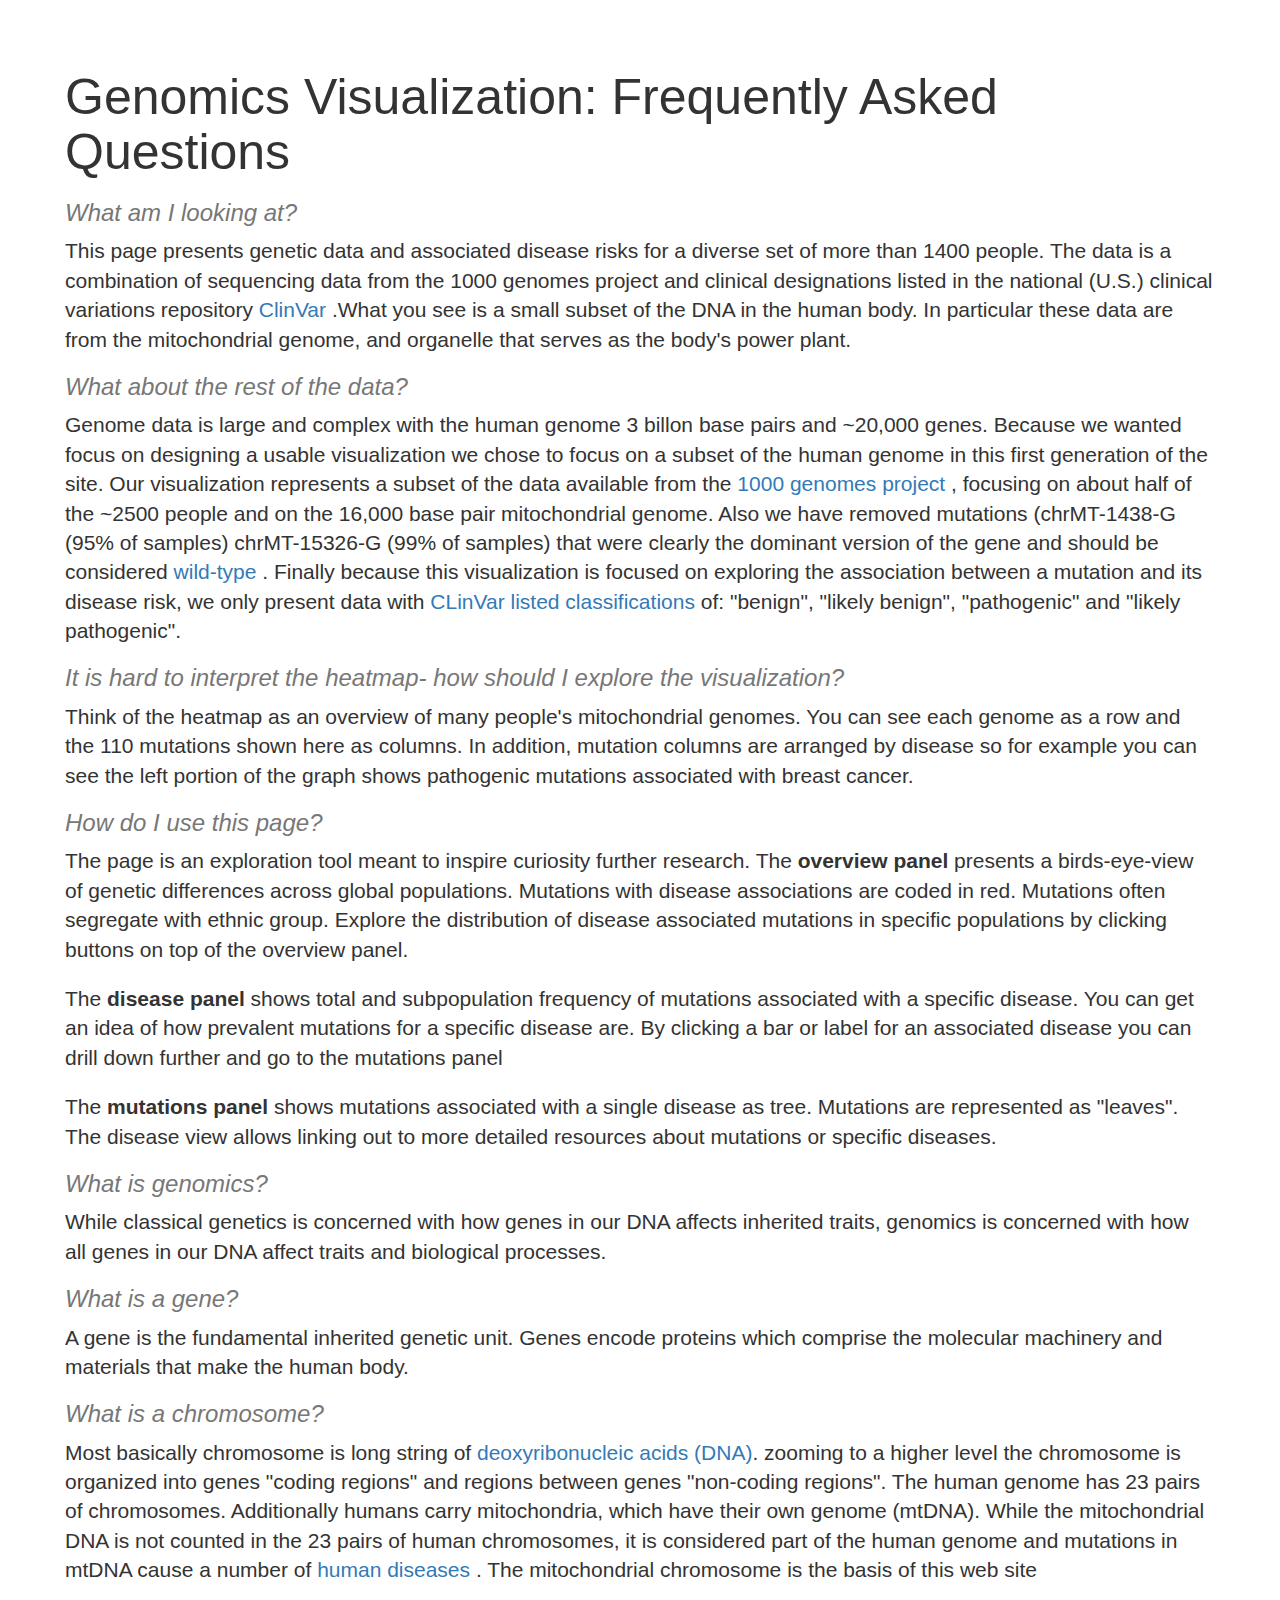
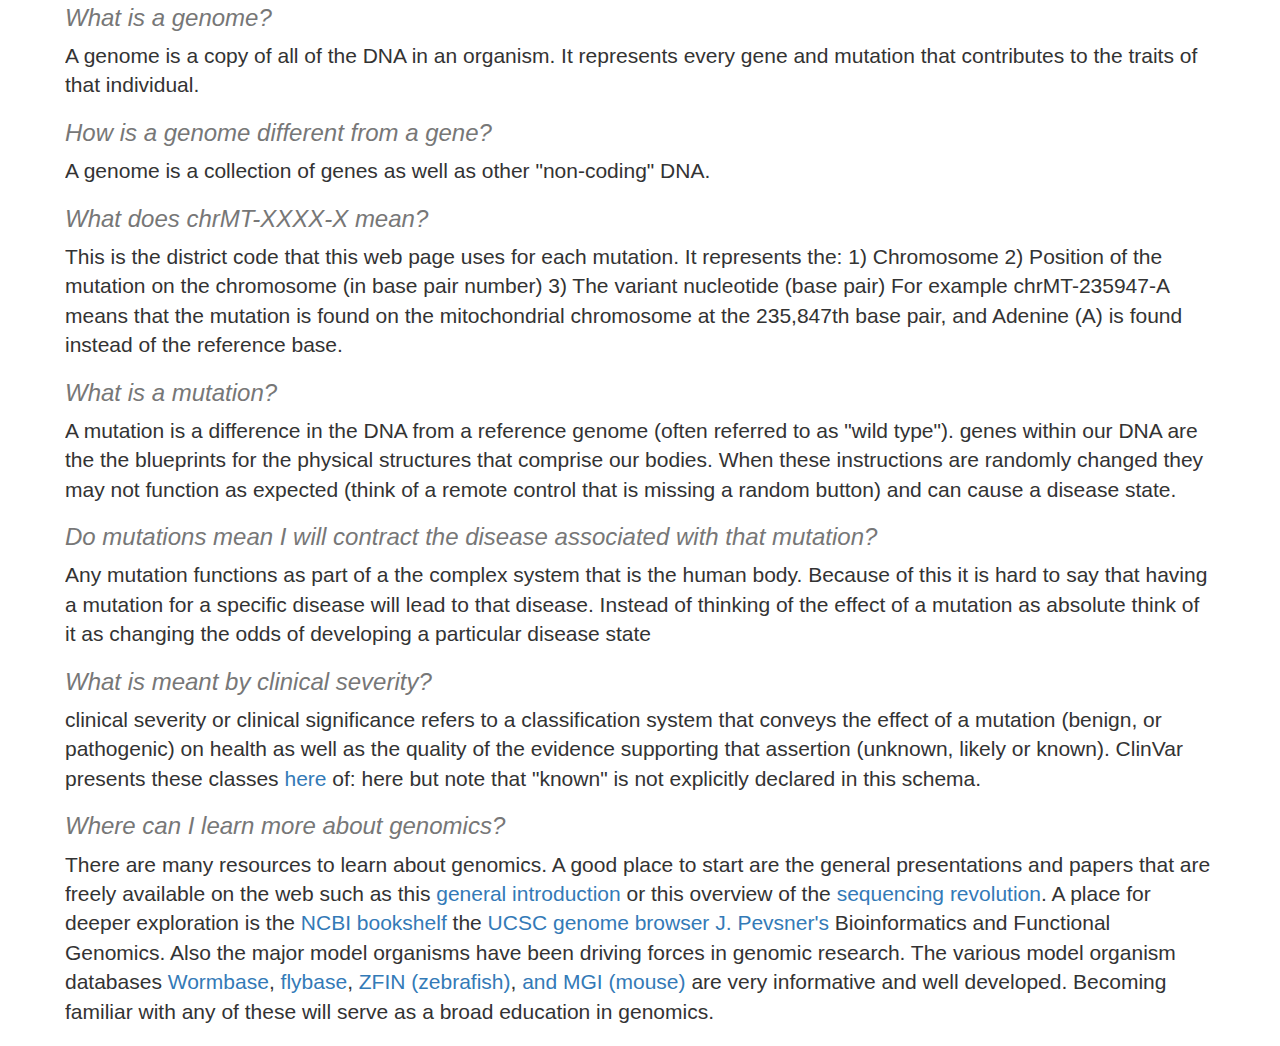
==== FAQ.html @ 5b1d9e6c "updated FAQ" ====
<!DOCTYPE html>
<html lang="en">

<head>
    <meta charset="utf-8">
    <meta http-equiv="X-UA-Compatible" content="IE=edge">
    <meta name="viewport" content="width=device-width, initial-scale=1">
    <meta name="description" content="Genomics Visualization FAQ">
    <meta name="author" content="Nate Black, Gunnar Kleemann, Malini Mittal">
    <link rel='shortcut icon' type='image/x-icon' href='favicon.ico' />
    <title>Genomics Visualization FAQ</title>
    <link href="css/bootstrap.min.css" rel="stylesheet">
    <link href="css/genomics.css" rel="stylesheet">
    <link href="css/font-awesome.css" rel="stylesheet">

</head>
    <div class="container">
        <div class="featurette" id="faq">
            <div>
            <h2 class="featurette-heading">Genomics Visualization: Frequently Asked Questions</h2>

            <h3><span class="text-muted"><em>What am I looking at?</em></span></h3>
            <p class="lead"> This page presents genetic data and associated disease risks for a diverse set of more than 1400 people. The data is a combination of sequencing data from the 1000 genomes project and clinical designations listed in the national (U.S.) clinical variations repository <a href="http://www.ncbi.nlm.nih.gov/clinvar/">ClinVar </a>.What you see is a small subset of the DNA in the human body. In particular these data are from the mitochondrial genome, and organelle that serves as the body's power plant.</p>


            <h3><span class="text-muted"><em>What about the rest of the data?</em></span></h3>
            <p class="lead"> Genome data is large and complex with the human genome  3 billon base pairs and ~20,000 genes. Because we wanted focus on designing a usable visualization we chose to focus on a subset of the human genome in this first generation of the site. Our visualization represents a subset of the data available from the <a "href=http://www.1000genomes.org/">1000 genomes project </a>, focusing on about half of the ~2500 people and on the 16,000 base pair mitochondrial genome.  Also we have removed mutations (chrMT-1438-G (95% of samples) chrMT-15326-G (99% of samples) that were clearly the dominant version of the gene and should be considered <a href="http://dictionary.reference.com/browse/wild-type"> wild-type </a>. Finally because this visualization is focused on exploring the association between a mutation and its disease risk, we only present data with <a href="http://www.ncbi.nlm.nih.gov/clinvar/docs/clinsig/#other_resources"> CLinVar listed classifications</a> of: "benign", "likely benign", "pathogenic" and "likely pathogenic". </p>

            <h3><span class="text-muted"><em>It is hard to interpret the heatmap- how should I explore the visualization?</em></span></h3>
            <p class="lead"> Think of the heatmap as an overview of many people's mitochondrial genomes. You can see each genome as a row and the 110 mutations shown here as columns. In addition, mutation columns are arranged by disease so for example you can see the left portion of the graph shows pathogenic mutations associated with breast cancer. </p>

            <h3><span class="text-muted"><em>How do I use this page?</em></span></h3>
            <p class="lead"> The page is an exploration tool meant to inspire curiosity  further research. The <strong> overview panel </strong> presents a birds-eye-view of genetic differences across global populations. Mutations with disease associations are coded in red. Mutations often segregate with ethnic group. Explore the distribution of disease associated mutations in specific populations by clicking buttons on top of the overview panel.</p>

            <p class="lead">The <strong> disease panel </strong> shows total and subpopulation frequency of mutations associated with a specific disease. You can get an idea of how prevalent mutations for a specific disease are. By clicking a bar or label for an associated disease you can drill down further and go to the mutations panel</p>

            <p class="lead">The <strong> mutations panel </strong> shows mutations associated with a single disease as tree. Mutations are represented as "leaves". The disease view allows linking out to more detailed resources about mutations or specific diseases. </p>

            <h3><span class="text-muted"><em>What is genomics?</em></span></h3>
            <p class="lead"> While classical genetics is concerned with how genes in our DNA affects inherited traits, genomics is concerned with how all genes in our DNA affect traits and biological processes.</p>
     
            <h3><span class="text-muted"><em>What is a gene?</em></span></h3>
            <p class="lead"> A gene is the fundamental inherited genetic unit. Genes encode proteins which comprise the molecular machinery and materials that make the human body.</p>
            
      
            <h3><span class="text-muted"><em>What is a chromosome?</em></span></h3>
            <p class="lead"> Most basically chromosome is long string of <a href="https://en.wikipedia.org/wiki/DNA"> deoxyribonucleic acids (DNA)</a>. zooming to a higher level the chromosome is organized into genes "coding regions" and regions between genes "non-coding regions". The human genome has 23 pairs of chromosomes. Additionally humans carry mitochondria, which have their own genome (mtDNA). While the mitochondrial DNA is not counted in the 23 pairs of human chromosomes, it is considered part of the human genome and mutations in mtDNA cause a number of <a href="http://ghr.nlm.nih.gov/mitochondrial-dna/show/Conditions"> human diseases </a>. The mitochondrial chromosome is the basis of this web site</p>
            

            <h3><span class="text-muted"><em>What is a genome?</em></span></h3>
            <p class="lead"> A genome is a copy of all of the DNA in an organism. It represents every gene and mutation that contributes to the traits of that individual.</p>

            <h3><span class="text-muted"><em>How is a genome different from a gene?</em></span></h3>
            <p class="lead">A genome is a collection of genes as well as other "non-coding" DNA. </p>

            <h3><span class="text-muted"><em>What does chrMT-XXXX-X mean?</em></span></h3>
            <p class="lead"> This is the district code that this web page uses for each mutation. It represents the: 
                1) Chromosome 
                2) Position of the mutation on the chromosome (in base pair number)
                3) The variant nucleotide (base pair)
            For example chrMT-235947-A means that the mutation is found on the mitochondrial chromosome at the 235,847th base pair, and Adenine (A) is found instead of the reference base.</p>
            
            <h3><span class="text-muted"><em>What is a mutation?</em></span></h3>
            <p class="lead">A mutation is a difference in the DNA from a reference genome (often referred to as "wild type"). genes within our DNA are the the blueprints for the physical structures that comprise our bodies. When these instructions are randomly changed they may not function as expected (think of a remote control that is missing a random button) and can cause a disease state. </p>

            <h3><span class="text-muted"><em>Do mutations mean I will contract the disease associated with that mutation?</em></span></h3>
            <p class="lead"> Any mutation functions as part of a the complex system that is the human body. Because of this it is hard to say that having a mutation for a specific disease will lead to that disease. Instead of thinking of the effect of a mutation as absolute think of it as changing the odds of developing a particular disease state</p>

        <h3><span class="text-muted"><em>What is meant by clinical severity?</em></span></h3>
            <p class="lead"> clinical severity or clinical significance refers to a classification system that conveys the effect of a mutation (benign, or pathogenic) on health as well as the quality of the evidence supporting that assertion (unknown, likely or known). ClinVar presents these classes <a href="http://www.ncbi.nlm.nih.gov/clinvar/docs/clinsig/#other_resources"> here </a> of: here</a> but note that "known" is not explicitly declared in this schema.</p>
    




    
            <h3><span class="text-muted"><em>Where can I learn more about genomics?</em></span></h3>
            <p class="lead">There are many resources to learn about genomics. A good place to start are the general presentations and papers that are freely available on the web such as this <a href="http://groups.csail.mit.edu/medg/courses/6872/2003/slides/mit.pdf">general introduction</a> or this overview of the <a href="http://arep.med.harvard.edu/pdf/Church05s.pdf">sequencing revolution</a>. A place for deeper exploration is the <a href="http://www.ncbi.nlm.nih.gov/books"> NCBI bookshelf</a> the <a href="https://genome.ucsc.edu"> UCSC genome browser</a> <a href="http://www.amazon.com/Bioinformatics-Functional-Genomics-Jonathan-Pevsner/dp/1118581784/ref=sr_1_5?s=books&ie=UTF8&qid=1449166256&sr=1-5&keywords=genomics+and+bioinformatics"> J. Pevsner's </a>Bioinformatics and Functional Genomics. Also the major model organisms have been driving forces in genomic research.  The various model organism databases <a href="http://www.wormbase.org">Wormbase</a>, <a href="http://flybase.org/">flybase</a>, <a href="http://zfin.org/">ZFIN (zebrafish)</a>, <a href="http://www.informatics.jax.org/">and MGI (mouse)</a> are very informative and well developed. Becoming familiar with any of these will serve as a broad education in genomics.</p>
             </div>
        </div>
    </div>
---- css/genomics.css ----
/*!
 * Start Bootstrap - One Page Wonder HTML Template (http://startbootstrap.com)
 * Code licensed under the Apache License v2.0.
 * For details, see http://www.apache.org/licenses/LICENSE-2.0.
 */

body {
    margin-top: 10px; 
    padding-top: 40px;/* Required padding for .navbar-fixed-top. Remove if using .navbar-static-top. Change if height of navigation changes. */
}

.header-image {
    display: block;
    width: 100%;
    text-align: center;
    background: url("../img/SeqGel.jpg") no-repeat center center scroll;
    opacity:0.9;
    -webkit-background-size: cover;
    -moz-background-size: cover;
    background-size: cover;
    -o-background-size: cover;
}

.headline {
    padding: 20px 0;
    opacity:1.0;
    filter:alpha(opacity=100);
}

.headline h1 {
    font-size: 100px;
    color: #fff;
}

.headline h2 {
    font-size: 77px;
    color:#fff;
}

.featurette-divider {
    margin: 20px 0;
}

.featurette {
    overflow: hidden;
}

.featurette-image.pull-left {
    margin-right: 40px;
}

.featurette-image.pull-right {
    margin-left: 40px;
}

.featurette-heading {
    font-size: 50px;
}

.team-member {
    margin-bottom: 50px;
    text-align: center;
}

footer {
    margin: 50px 0;
}

@media(max-width:1200px) {
    .headline h1 {
        font-size: 140px;
    }

    .headline h2 {
        font-size: 63px;
    }

    .featurette-divider {
        margin: 50px 0;
    }

    .featurette-image.pull-left {
        margin-right: 20px;
    }

    .featurette-image.pull-right {
        margin-left: 20px;
    }

    .featurette-heading {
        font-size: 35px;
    }
}

@media(max-width:991px) {
    .headline h1 {
        font-size: 105px;
    }

    .headline h2 {
        font-size: 50px;
    }

    .featurette-divider {
        margin: 40px 0;
    }

    .featurette-image {
        max-width: 50%;
    }

    .featurette-image.pull-left {
        margin-right: 10px;
    }

    .featurette-image.pull-right {
        margin-left: 10px;
    }

    .featurette-heading {
        font-size: 30px;
    }
}

@media(max-width:768px) {
    .container {
        margin: 0 15px;
    }

    .featurette-divider {
        margin: 40px 0;
    }

    .featurette-heading {
        font-size: 25px;
    }
}

@media(max-width:668px) {
    .headline h1 {
        font-size: 70px;
    }

    .headline h2 {
        font-size: 32px;
    }

    .featurette-divider {
        margin: 30px 0;
    }
}

@media(max-width:640px) {
    .headline {
        padding: 75px 0 25px 0;
    }

    .headline h1 {
        font-size: 60px;
    }

    .headline h2 {
        font-size: 30px;
    }
}

@media(max-width:375px) {
    .featurette-divider {
        margin: 10px 0;
    }

    .featurette-image {
        max-width: 100%;
    }

    .featurette-image.pull-left {
        margin-right: 0;
        margin-bottom: 10px;
    }

    .featurette-image.pull-right {
        margin-bottom: 10px;
        margin-left: 0;
    }
}

  .node {
    cursor: pointer;
  }
  .node circle {
    fill: #fff;
    stroke: darkorchid;
    stroke-width: 3px;
  }
  .node text {
    font: 12px sans-serif;
  }
  .link {
    fill: none;
    stroke: #ccc;
    stroke-width: 2px;
  }
  .d3-tip {
  line-height: 1;
  padding: 10px;
  background: rgba(255, 255, 255, 0.8);
  color: #fff;
  border-radius: 2px;
  font: 12px sans-serif;
}
.d3-tip:after {
  box-sizing: border-box;
  display: inline;
  font-size: 10px;
  width: 100%;
  line-height: 1;
  color: rgba(255, 255, 255, 0.8);
  content: "\25BC";
  position: absolute;
  text-align: center;
  font: 12px sans-serif;
}
.d3-tip.n:after {
  margin: -1px 0 0 0;
  top: 100%;
  left: 0;
}

.axis path,
.axis line {
  fill: none;
  stroke: #000;
  shape-rendering: crispEdges;
}

.bar {
  fill: steelblue;
}

.x.axis path {
  display: none;
  font: 12px sans-serif;
}

.legend {
  font-size: 10px;
  font: 12px sans-serif;
}
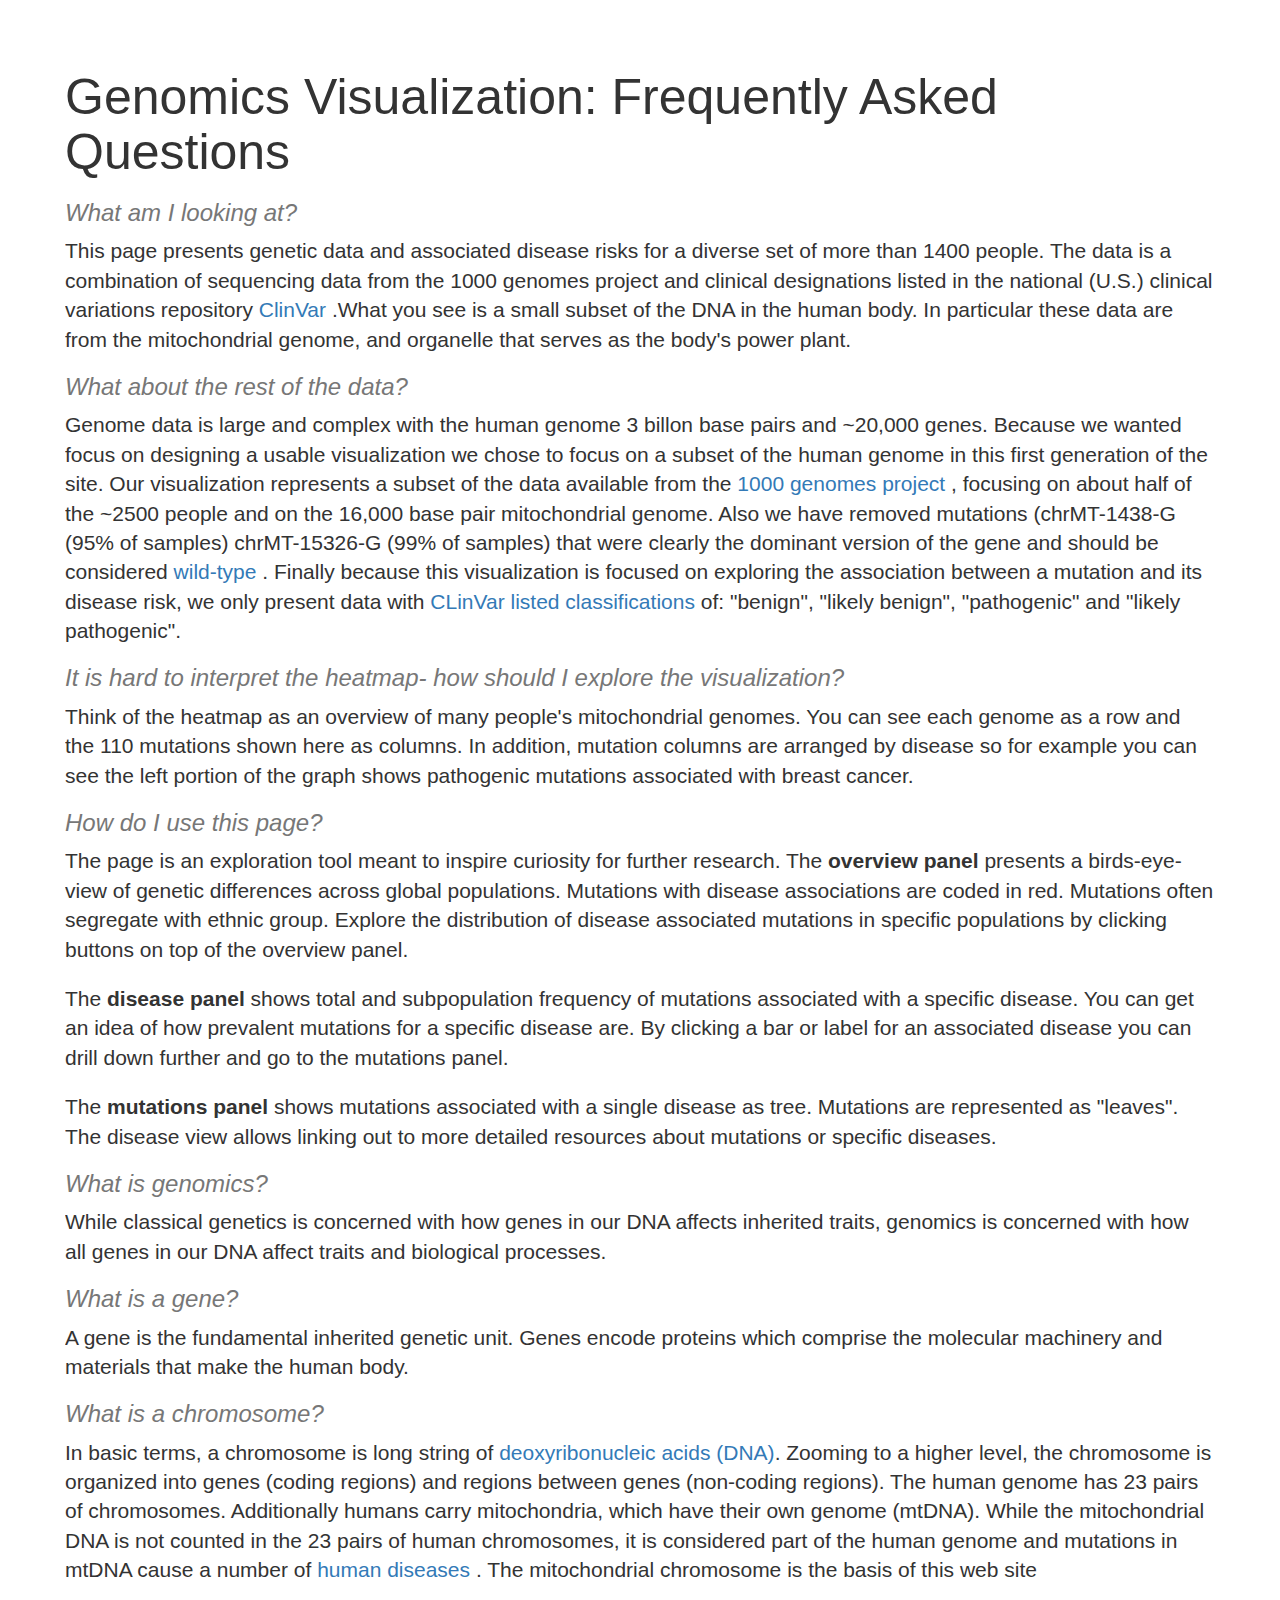
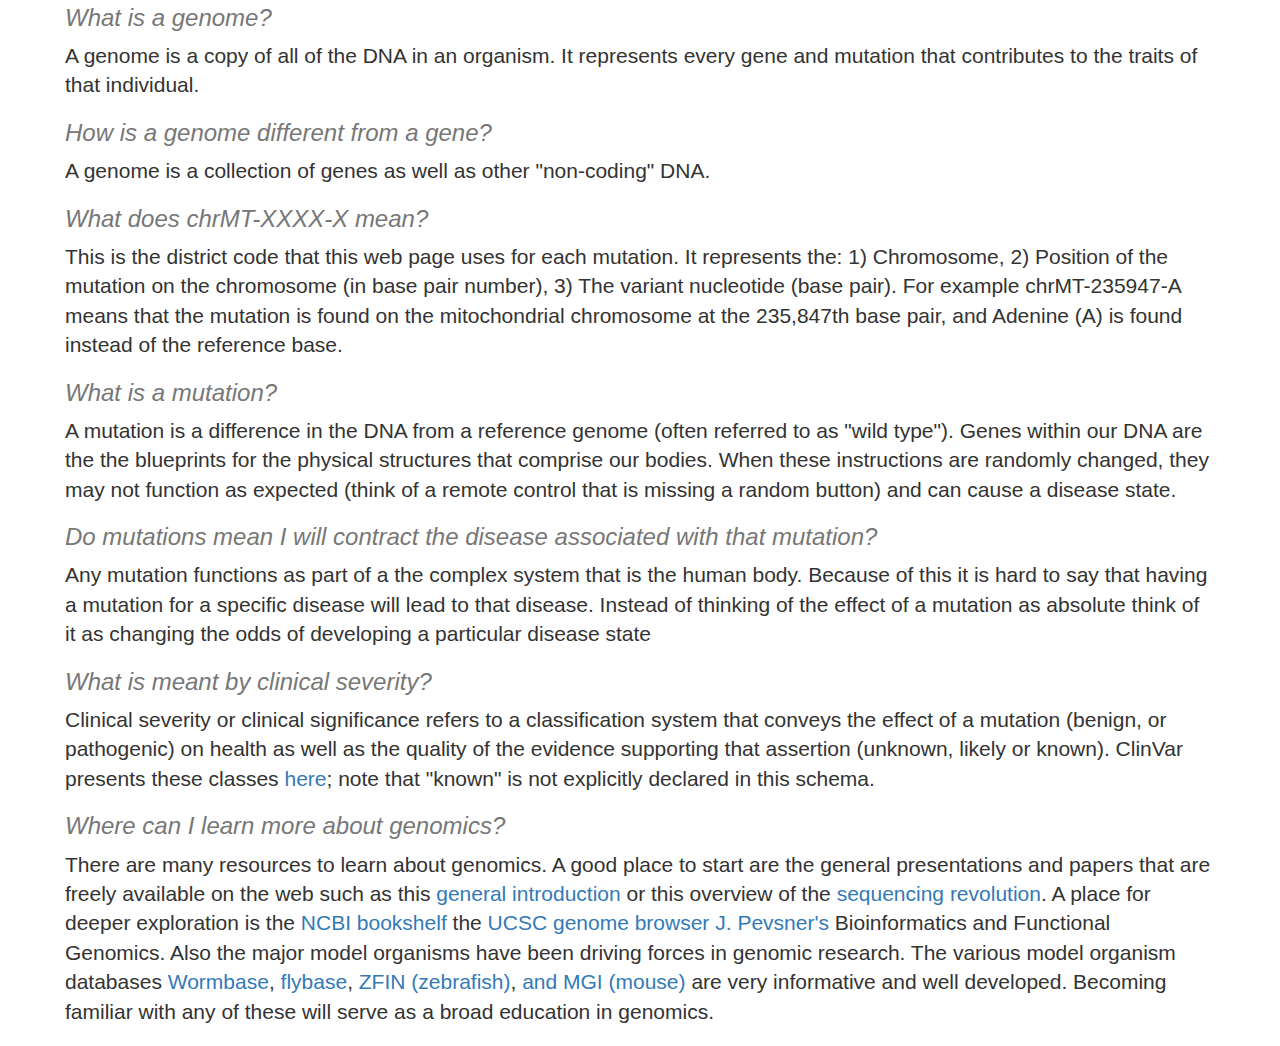
==== commit a8a7c936: "Fixed some grammar" ====
--- a/FAQ.html
+++ b/FAQ.html
@@ -31,9 +31,9 @@
             <p class="lead"> Think of the heatmap as an overview of many people's mitochondrial genomes. You can see each genome as a row and the 110 mutations shown here as columns. In addition, mutation columns are arranged by disease so for example you can see the left portion of the graph shows pathogenic mutations associated with breast cancer. </p>
 
             <h3><span class="text-muted"><em>How do I use this page?</em></span></h3>
-            <p class="lead"> The page is an exploration tool meant to inspire curiosity  further research. The <strong> overview panel </strong> presents a birds-eye-view of genetic differences across global populations. Mutations with disease associations are coded in red. Mutations often segregate with ethnic group. Explore the distribution of disease associated mutations in specific populations by clicking buttons on top of the overview panel.</p>
+            <p class="lead"> The page is an exploration tool meant to inspire curiosity for further research. The <strong> overview panel </strong> presents a birds-eye-view of genetic differences across global populations. Mutations with disease associations are coded in red. Mutations often segregate with ethnic group. Explore the distribution of disease associated mutations in specific populations by clicking buttons on top of the overview panel.</p>
 
-            <p class="lead">The <strong> disease panel </strong> shows total and subpopulation frequency of mutations associated with a specific disease. You can get an idea of how prevalent mutations for a specific disease are. By clicking a bar or label for an associated disease you can drill down further and go to the mutations panel</p>
+            <p class="lead">The <strong> disease panel </strong> shows total and subpopulation frequency of mutations associated with a specific disease. You can get an idea of how prevalent mutations for a specific disease are. By clicking a bar or label for an associated disease you can drill down further and go to the mutations panel.</p>
 
             <p class="lead">The <strong> mutations panel </strong> shows mutations associated with a single disease as tree. Mutations are represented as "leaves". The disease view allows linking out to more detailed resources about mutations or specific diseases. </p>
 
@@ -45,7 +45,7 @@
             
       
             <h3><span class="text-muted"><em>What is a chromosome?</em></span></h3>
-            <p class="lead"> Most basically chromosome is long string of <a href="https://en.wikipedia.org/wiki/DNA"> deoxyribonucleic acids (DNA)</a>. zooming to a higher level the chromosome is organized into genes "coding regions" and regions between genes "non-coding regions". The human genome has 23 pairs of chromosomes. Additionally humans carry mitochondria, which have their own genome (mtDNA). While the mitochondrial DNA is not counted in the 23 pairs of human chromosomes, it is considered part of the human genome and mutations in mtDNA cause a number of <a href="http://ghr.nlm.nih.gov/mitochondrial-dna/show/Conditions"> human diseases </a>. The mitochondrial chromosome is the basis of this web site</p>
+            <p class="lead"> In basic terms, a chromosome is long string of <a href="https://en.wikipedia.org/wiki/DNA"> deoxyribonucleic acids (DNA)</a>. Zooming to a higher level, the chromosome is organized into genes (coding regions) and regions between genes (non-coding regions). The human genome has 23 pairs of chromosomes. Additionally humans carry mitochondria, which have their own genome (mtDNA). While the mitochondrial DNA is not counted in the 23 pairs of human chromosomes, it is considered part of the human genome and mutations in mtDNA cause a number of <a href="http://ghr.nlm.nih.gov/mitochondrial-dna/show/Conditions"> human diseases </a>. The mitochondrial chromosome is the basis of this web site</p>
             
 
             <h3><span class="text-muted"><em>What is a genome?</em></span></h3>
@@ -56,19 +56,19 @@
 
             <h3><span class="text-muted"><em>What does chrMT-XXXX-X mean?</em></span></h3>
             <p class="lead"> This is the district code that this web page uses for each mutation. It represents the: 
-                1) Chromosome 
-                2) Position of the mutation on the chromosome (in base pair number)
-                3) The variant nucleotide (base pair)
+                1) Chromosome,
+                2) Position of the mutation on the chromosome (in base pair number),
+                3) The variant nucleotide (base pair).
             For example chrMT-235947-A means that the mutation is found on the mitochondrial chromosome at the 235,847th base pair, and Adenine (A) is found instead of the reference base.</p>
             
             <h3><span class="text-muted"><em>What is a mutation?</em></span></h3>
-            <p class="lead">A mutation is a difference in the DNA from a reference genome (often referred to as "wild type"). genes within our DNA are the the blueprints for the physical structures that comprise our bodies. When these instructions are randomly changed they may not function as expected (think of a remote control that is missing a random button) and can cause a disease state. </p>
+            <p class="lead">A mutation is a difference in the DNA from a reference genome (often referred to as "wild type"). Genes within our DNA are the the blueprints for the physical structures that comprise our bodies. When these instructions are randomly changed, they may not function as expected (think of a remote control that is missing a random button) and can cause a disease state. </p>
 
             <h3><span class="text-muted"><em>Do mutations mean I will contract the disease associated with that mutation?</em></span></h3>
             <p class="lead"> Any mutation functions as part of a the complex system that is the human body. Because of this it is hard to say that having a mutation for a specific disease will lead to that disease. Instead of thinking of the effect of a mutation as absolute think of it as changing the odds of developing a particular disease state</p>
 
         <h3><span class="text-muted"><em>What is meant by clinical severity?</em></span></h3>
-            <p class="lead"> clinical severity or clinical significance refers to a classification system that conveys the effect of a mutation (benign, or pathogenic) on health as well as the quality of the evidence supporting that assertion (unknown, likely or known). ClinVar presents these classes <a href="http://www.ncbi.nlm.nih.gov/clinvar/docs/clinsig/#other_resources"> here </a> of: here</a> but note that "known" is not explicitly declared in this schema.</p>
+            <p class="lead"> Clinical severity or clinical significance refers to a classification system that conveys the effect of a mutation (benign, or pathogenic) on health as well as the quality of the evidence supporting that assertion (unknown, likely or known). ClinVar presents these classes <a href="http://www.ncbi.nlm.nih.gov/clinvar/docs/clinsig/#other_resources"> here</a>; note that "known" is not explicitly declared in this schema.</p>
     
 
 
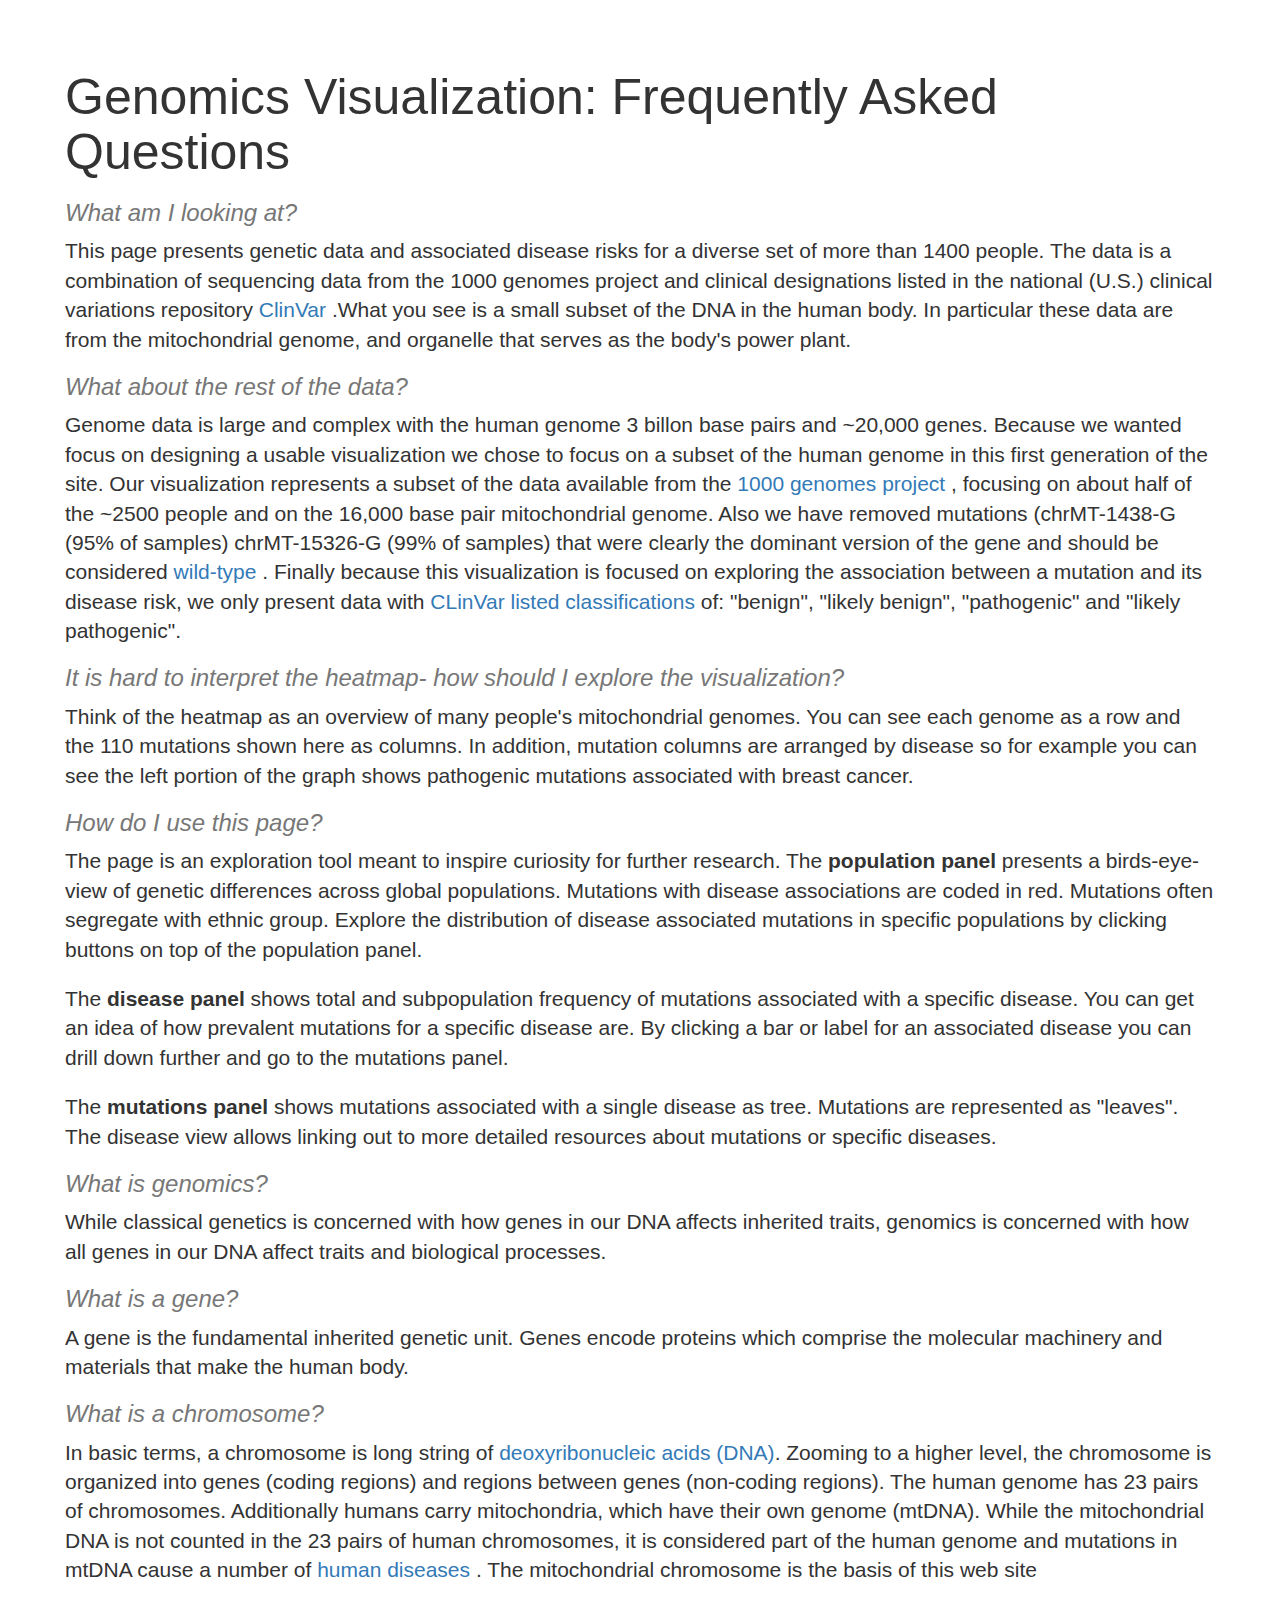
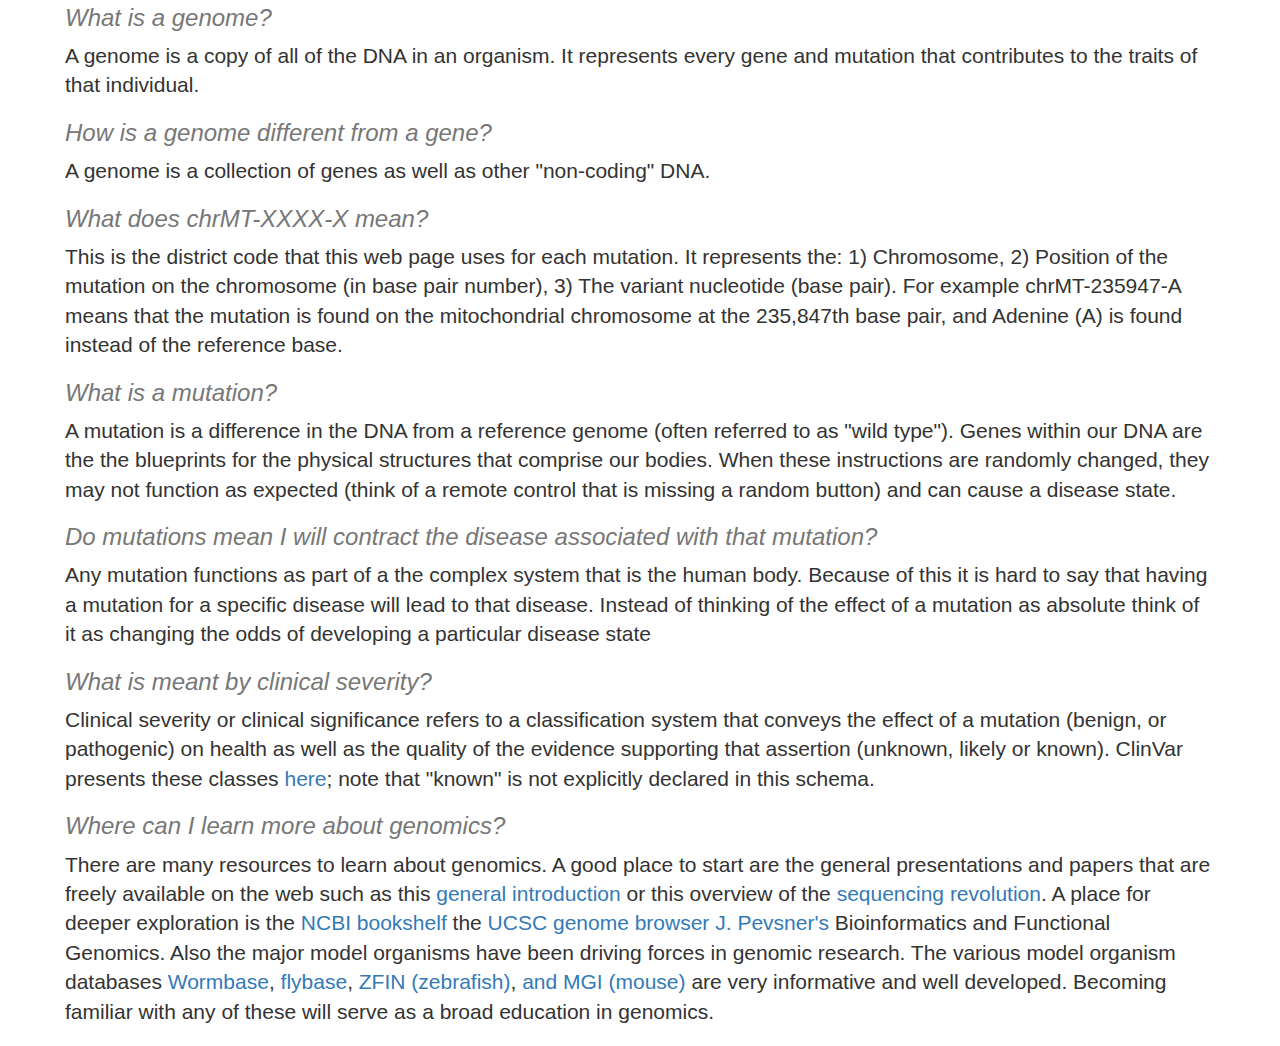
==== commit 39795488: "added some text." ====
--- a/FAQ.html
+++ b/FAQ.html
@@ -31,7 +31,7 @@
             <p class="lead"> Think of the heatmap as an overview of many people's mitochondrial genomes. You can see each genome as a row and the 110 mutations shown here as columns. In addition, mutation columns are arranged by disease so for example you can see the left portion of the graph shows pathogenic mutations associated with breast cancer. </p>
 
             <h3><span class="text-muted"><em>How do I use this page?</em></span></h3>
-            <p class="lead"> The page is an exploration tool meant to inspire curiosity for further research. The <strong> overview panel </strong> presents a birds-eye-view of genetic differences across global populations. Mutations with disease associations are coded in red. Mutations often segregate with ethnic group. Explore the distribution of disease associated mutations in specific populations by clicking buttons on top of the overview panel.</p>
+            <p class="lead"> The page is an exploration tool meant to inspire curiosity for further research. The <strong> population panel </strong> presents a birds-eye-view of genetic differences across global populations. Mutations with disease associations are coded in red. Mutations often segregate with ethnic group. Explore the distribution of disease associated mutations in specific populations by clicking buttons on top of the population panel.</p>
 
             <p class="lead">The <strong> disease panel </strong> shows total and subpopulation frequency of mutations associated with a specific disease. You can get an idea of how prevalent mutations for a specific disease are. By clicking a bar or label for an associated disease you can drill down further and go to the mutations panel.</p>
 
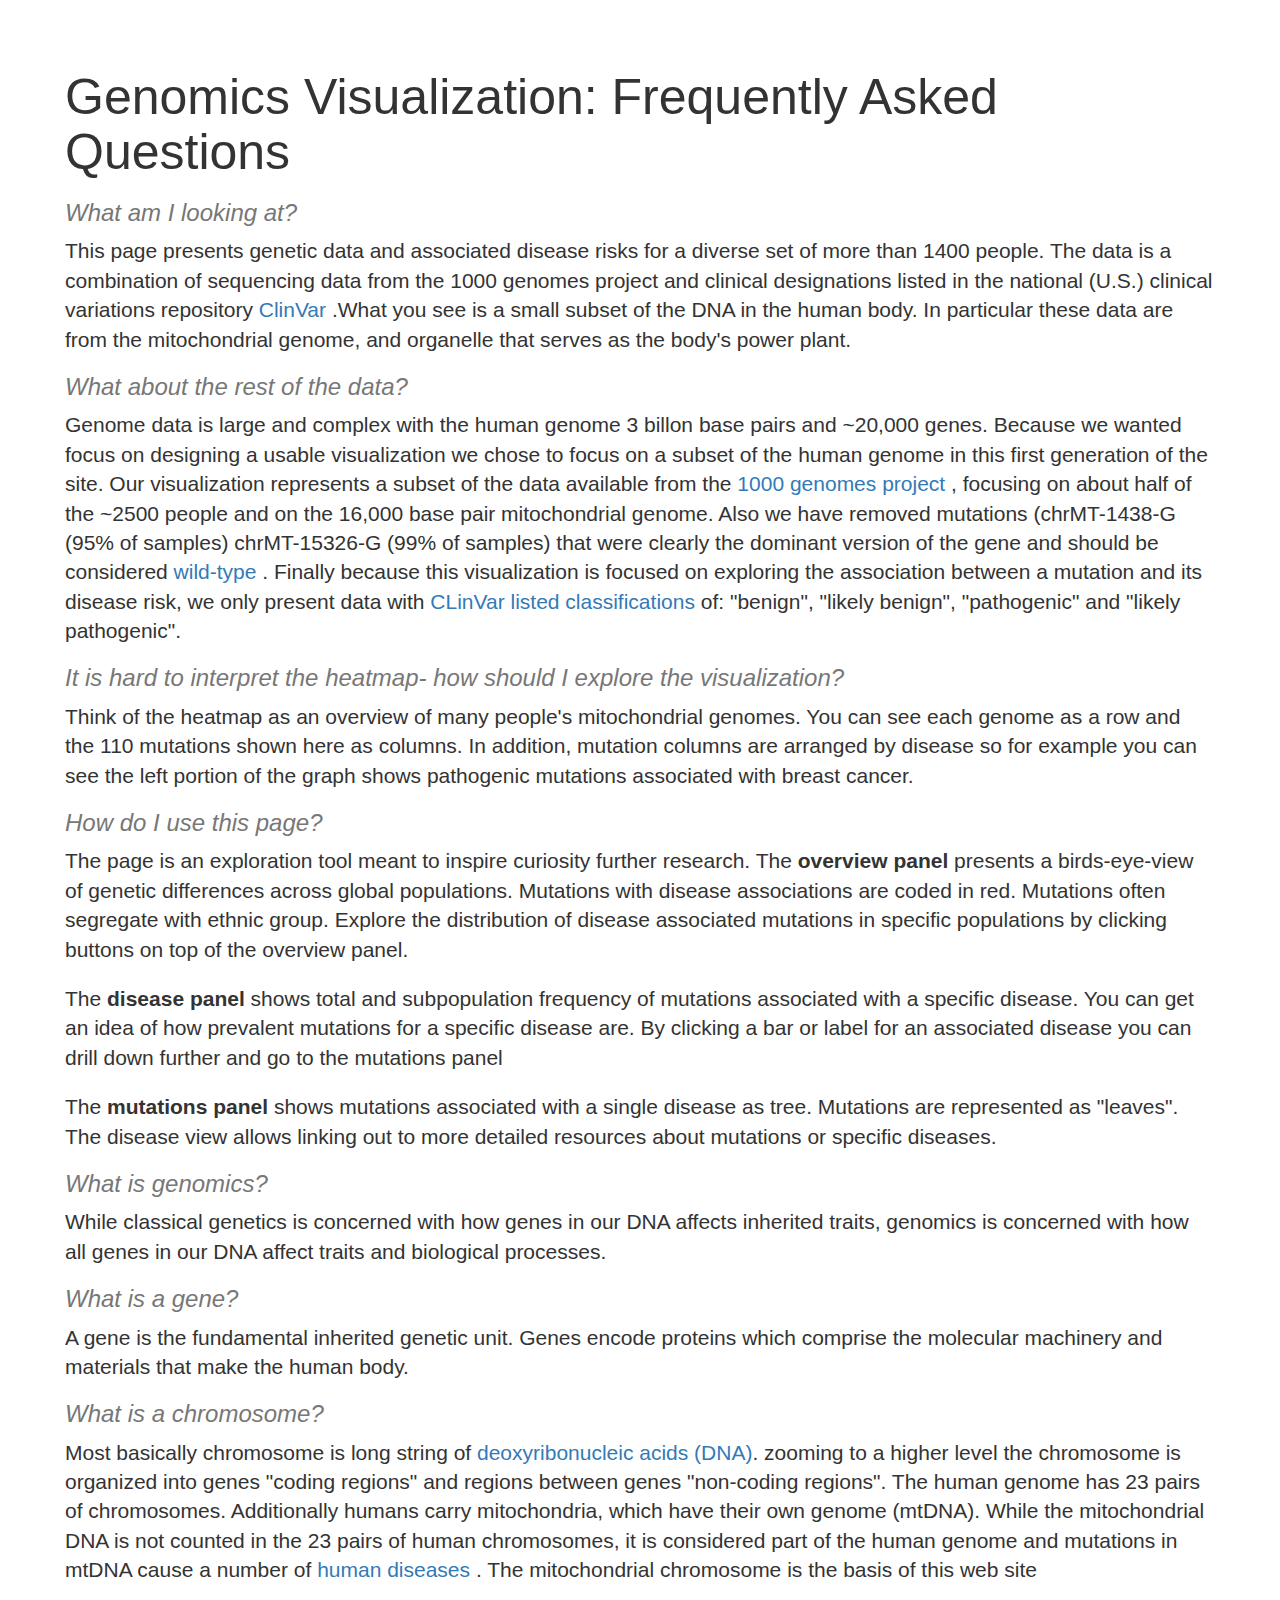
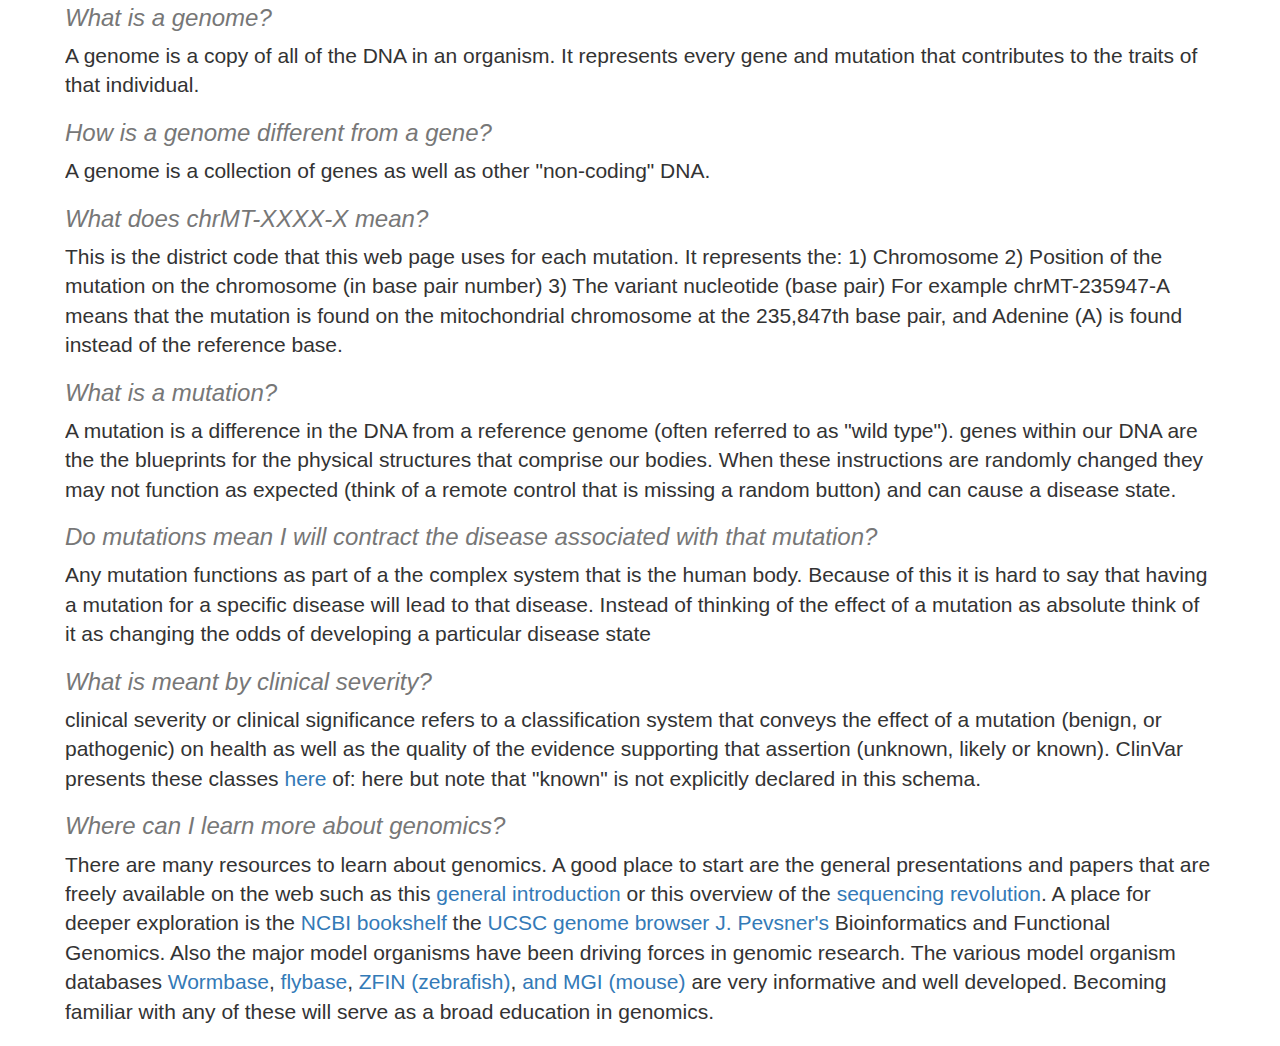
==== commit 9b6d698d: "merging" ====
--- a/FAQ.html
+++ b/FAQ.html
@@ -31,9 +31,9 @@
             <p class="lead"> Think of the heatmap as an overview of many people's mitochondrial genomes. You can see each genome as a row and the 110 mutations shown here as columns. In addition, mutation columns are arranged by disease so for example you can see the left portion of the graph shows pathogenic mutations associated with breast cancer. </p>
 
             <h3><span class="text-muted"><em>How do I use this page?</em></span></h3>
-            <p class="lead"> The page is an exploration tool meant to inspire curiosity for further research. The <strong> population panel </strong> presents a birds-eye-view of genetic differences across global populations. Mutations with disease associations are coded in red. Mutations often segregate with ethnic group. Explore the distribution of disease associated mutations in specific populations by clicking buttons on top of the population panel.</p>
+            <p class="lead"> The page is an exploration tool meant to inspire curiosity  further research. The <strong> overview panel </strong> presents a birds-eye-view of genetic differences across global populations. Mutations with disease associations are coded in red. Mutations often segregate with ethnic group. Explore the distribution of disease associated mutations in specific populations by clicking buttons on top of the overview panel.</p>
 
-            <p class="lead">The <strong> disease panel </strong> shows total and subpopulation frequency of mutations associated with a specific disease. You can get an idea of how prevalent mutations for a specific disease are. By clicking a bar or label for an associated disease you can drill down further and go to the mutations panel.</p>
+            <p class="lead">The <strong> disease panel </strong> shows total and subpopulation frequency of mutations associated with a specific disease. You can get an idea of how prevalent mutations for a specific disease are. By clicking a bar or label for an associated disease you can drill down further and go to the mutations panel</p>
 
             <p class="lead">The <strong> mutations panel </strong> shows mutations associated with a single disease as tree. Mutations are represented as "leaves". The disease view allows linking out to more detailed resources about mutations or specific diseases. </p>
 
@@ -45,7 +45,7 @@
             
       
             <h3><span class="text-muted"><em>What is a chromosome?</em></span></h3>
-            <p class="lead"> In basic terms, a chromosome is long string of <a href="https://en.wikipedia.org/wiki/DNA"> deoxyribonucleic acids (DNA)</a>. Zooming to a higher level, the chromosome is organized into genes (coding regions) and regions between genes (non-coding regions). The human genome has 23 pairs of chromosomes. Additionally humans carry mitochondria, which have their own genome (mtDNA). While the mitochondrial DNA is not counted in the 23 pairs of human chromosomes, it is considered part of the human genome and mutations in mtDNA cause a number of <a href="http://ghr.nlm.nih.gov/mitochondrial-dna/show/Conditions"> human diseases </a>. The mitochondrial chromosome is the basis of this web site</p>
+            <p class="lead"> Most basically chromosome is long string of <a href="https://en.wikipedia.org/wiki/DNA"> deoxyribonucleic acids (DNA)</a>. zooming to a higher level the chromosome is organized into genes "coding regions" and regions between genes "non-coding regions". The human genome has 23 pairs of chromosomes. Additionally humans carry mitochondria, which have their own genome (mtDNA). While the mitochondrial DNA is not counted in the 23 pairs of human chromosomes, it is considered part of the human genome and mutations in mtDNA cause a number of <a href="http://ghr.nlm.nih.gov/mitochondrial-dna/show/Conditions"> human diseases </a>. The mitochondrial chromosome is the basis of this web site</p>
             
 
             <h3><span class="text-muted"><em>What is a genome?</em></span></h3>
@@ -56,24 +56,19 @@
 
             <h3><span class="text-muted"><em>What does chrMT-XXXX-X mean?</em></span></h3>
             <p class="lead"> This is the district code that this web page uses for each mutation. It represents the: 
-                1) Chromosome,
-                2) Position of the mutation on the chromosome (in base pair number),
-                3) The variant nucleotide (base pair).
+                1) Chromosome 
+                2) Position of the mutation on the chromosome (in base pair number)
+                3) The variant nucleotide (base pair)
             For example chrMT-235947-A means that the mutation is found on the mitochondrial chromosome at the 235,847th base pair, and Adenine (A) is found instead of the reference base.</p>
             
             <h3><span class="text-muted"><em>What is a mutation?</em></span></h3>
-            <p class="lead">A mutation is a difference in the DNA from a reference genome (often referred to as "wild type"). Genes within our DNA are the the blueprints for the physical structures that comprise our bodies. When these instructions are randomly changed, they may not function as expected (think of a remote control that is missing a random button) and can cause a disease state. </p>
+            <p class="lead">A mutation is a difference in the DNA from a reference genome (often referred to as "wild type"). genes within our DNA are the the blueprints for the physical structures that comprise our bodies. When these instructions are randomly changed they may not function as expected (think of a remote control that is missing a random button) and can cause a disease state. </p>
 
             <h3><span class="text-muted"><em>Do mutations mean I will contract the disease associated with that mutation?</em></span></h3>
             <p class="lead"> Any mutation functions as part of a the complex system that is the human body. Because of this it is hard to say that having a mutation for a specific disease will lead to that disease. Instead of thinking of the effect of a mutation as absolute think of it as changing the odds of developing a particular disease state</p>
 
         <h3><span class="text-muted"><em>What is meant by clinical severity?</em></span></h3>
-            <p class="lead"> Clinical severity or clinical significance refers to a classification system that conveys the effect of a mutation (benign, or pathogenic) on health as well as the quality of the evidence supporting that assertion (unknown, likely or known). ClinVar presents these classes <a href="http://www.ncbi.nlm.nih.gov/clinvar/docs/clinsig/#other_resources"> here</a>; note that "known" is not explicitly declared in this schema.</p>
-    
-
-
-
-
+            <p class="lead"> clinical severity or clinical significance refers to a classification system that conveys the effect of a mutation (benign, or pathogenic) on health as well as the quality of the evidence supporting that assertion (unknown, likely or known). ClinVar presents these classes <a href="http://www.ncbi.nlm.nih.gov/clinvar/docs/clinsig/#other_resources"> here </a> of: here</a> but note that "known" is not explicitly declared in this schema.</p>
     
             <h3><span class="text-muted"><em>Where can I learn more about genomics?</em></span></h3>
             <p class="lead">There are many resources to learn about genomics. A good place to start are the general presentations and papers that are freely available on the web such as this <a href="http://groups.csail.mit.edu/medg/courses/6872/2003/slides/mit.pdf">general introduction</a> or this overview of the <a href="http://arep.med.harvard.edu/pdf/Church05s.pdf">sequencing revolution</a>. A place for deeper exploration is the <a href="http://www.ncbi.nlm.nih.gov/books"> NCBI bookshelf</a> the <a href="https://genome.ucsc.edu"> UCSC genome browser</a> <a href="http://www.amazon.com/Bioinformatics-Functional-Genomics-Jonathan-Pevsner/dp/1118581784/ref=sr_1_5?s=books&ie=UTF8&qid=1449166256&sr=1-5&keywords=genomics+and+bioinformatics"> J. Pevsner's </a>Bioinformatics and Functional Genomics. Also the major model organisms have been driving forces in genomic research.  The various model organism databases <a href="http://www.wormbase.org">Wormbase</a>, <a href="http://flybase.org/">flybase</a>, <a href="http://zfin.org/">ZFIN (zebrafish)</a>, <a href="http://www.informatics.jax.org/">and MGI (mouse)</a> are very informative and well developed. Becoming familiar with any of these will serve as a broad education in genomics.</p>
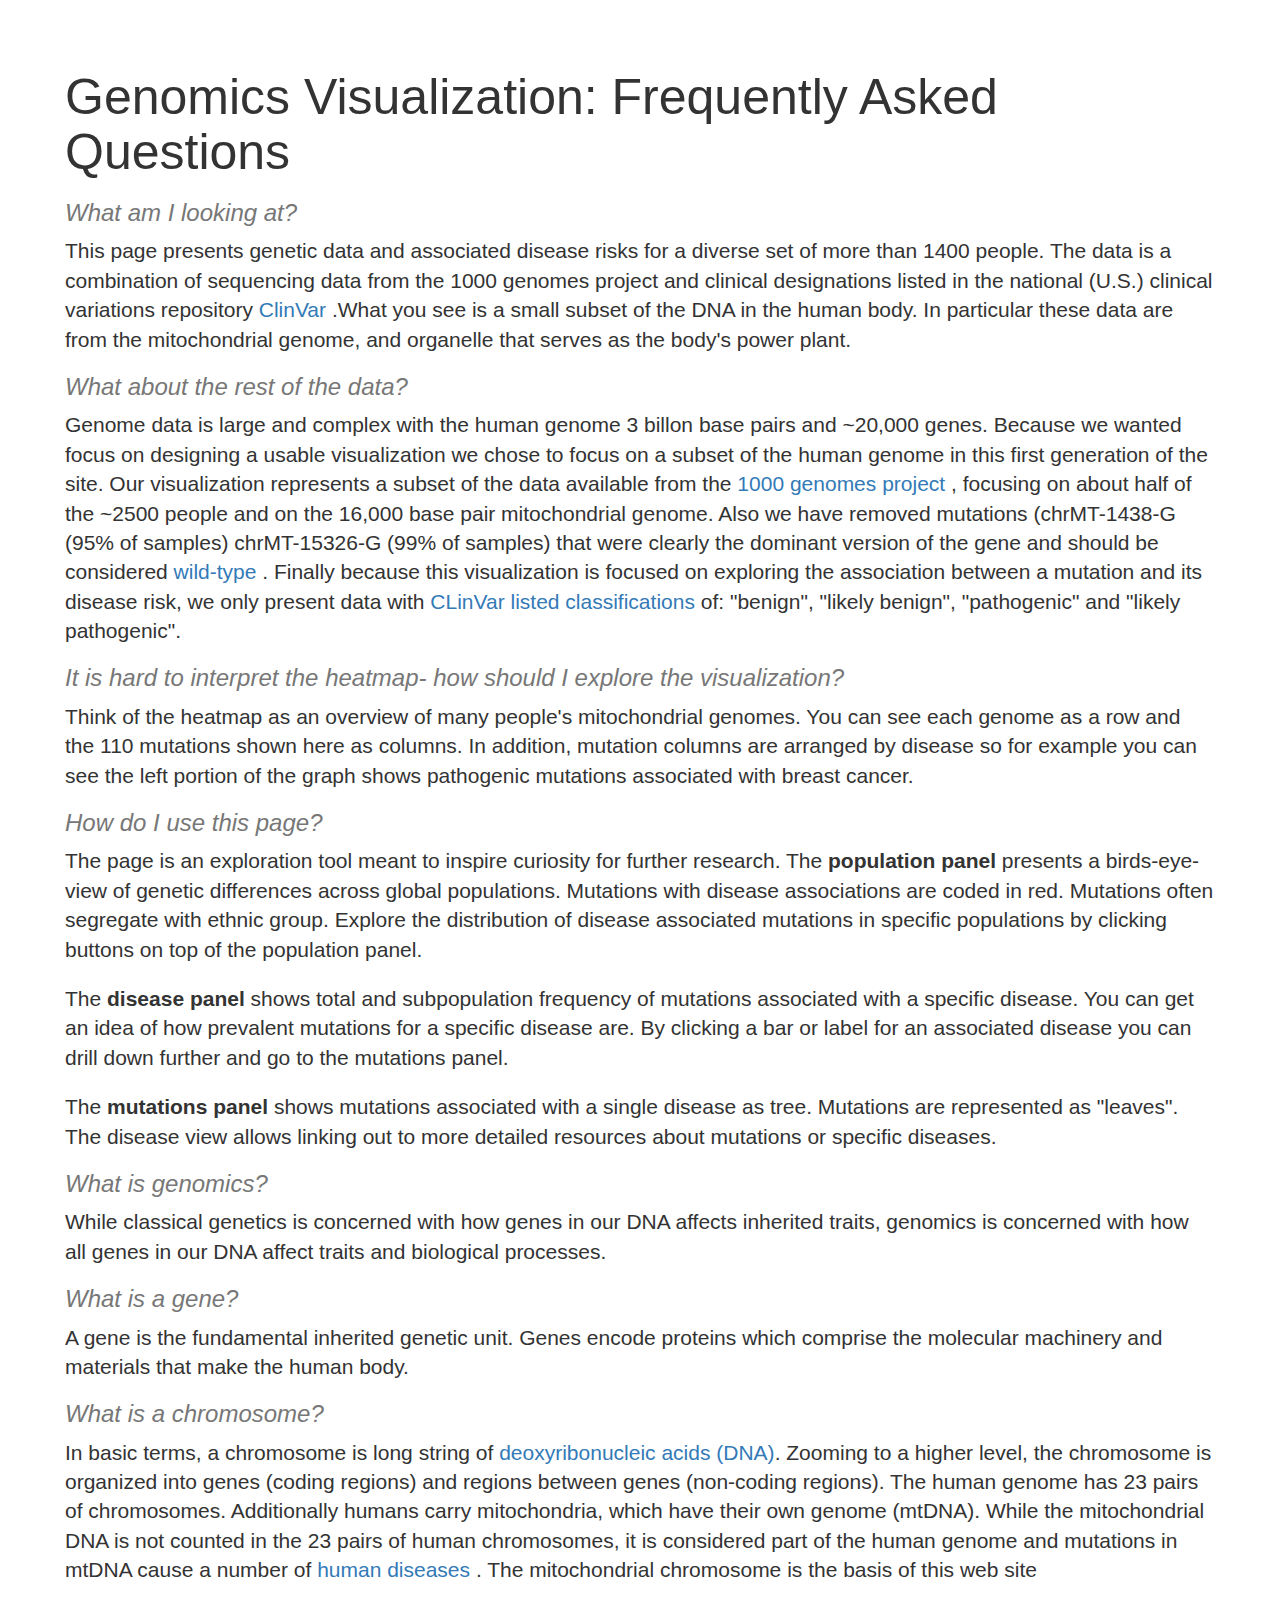
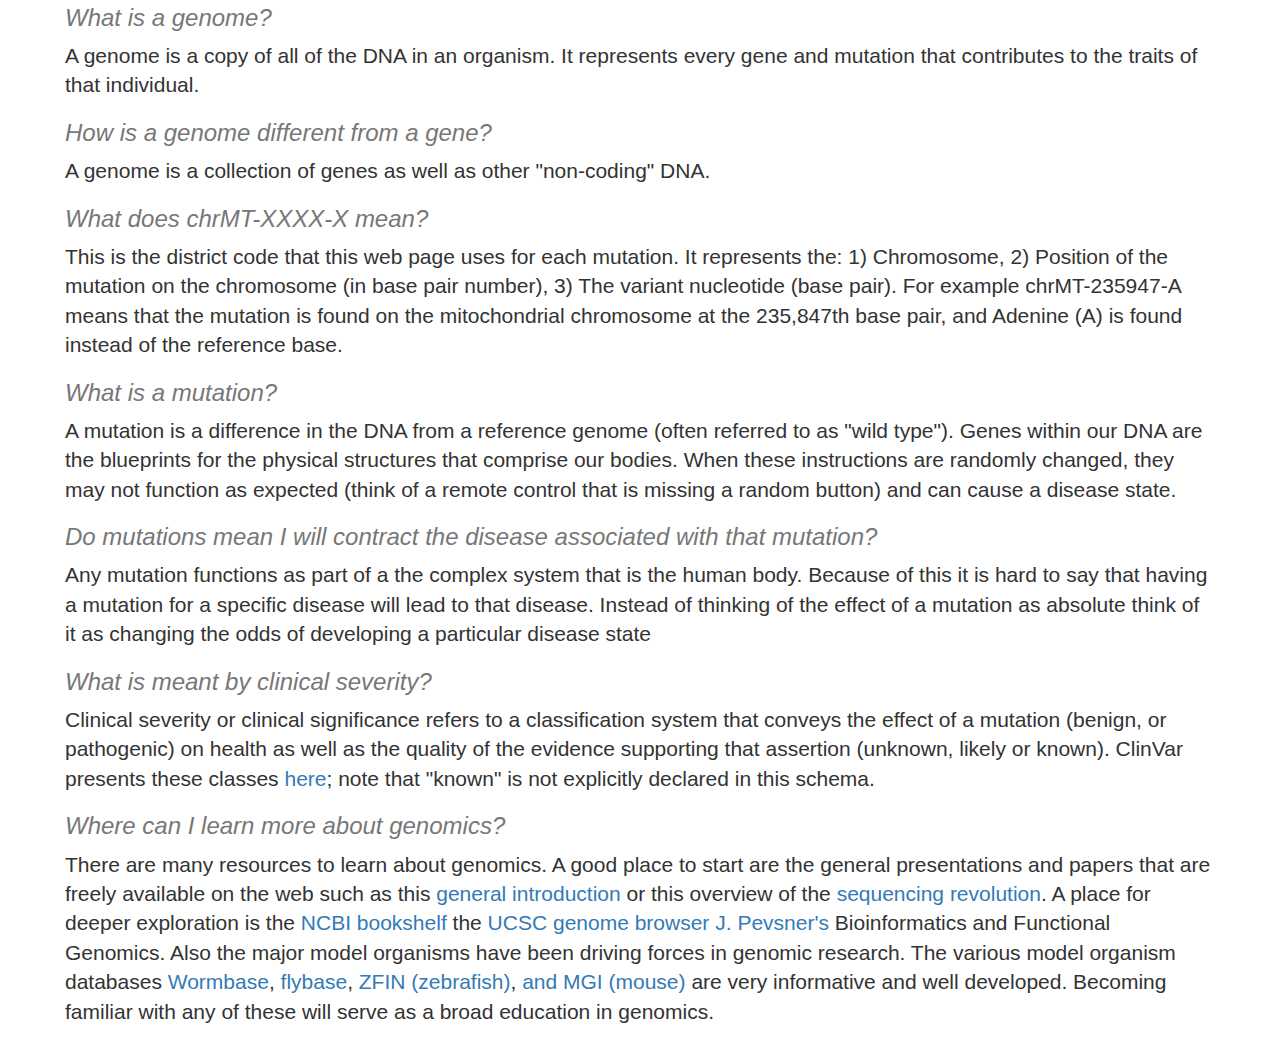
==== commit 906ec714: "Merge branch 'gh-pages' of https://github.com/nathanieljblack/Genomics into gh-pages" ====
--- a/FAQ.html
+++ b/FAQ.html
@@ -31,9 +31,9 @@
             <p class="lead"> Think of the heatmap as an overview of many people's mitochondrial genomes. You can see each genome as a row and the 110 mutations shown here as columns. In addition, mutation columns are arranged by disease so for example you can see the left portion of the graph shows pathogenic mutations associated with breast cancer. </p>
 
             <h3><span class="text-muted"><em>How do I use this page?</em></span></h3>
-            <p class="lead"> The page is an exploration tool meant to inspire curiosity  further research. The <strong> overview panel </strong> presents a birds-eye-view of genetic differences across global populations. Mutations with disease associations are coded in red. Mutations often segregate with ethnic group. Explore the distribution of disease associated mutations in specific populations by clicking buttons on top of the overview panel.</p>
+            <p class="lead"> The page is an exploration tool meant to inspire curiosity for further research. The <strong> population panel </strong> presents a birds-eye-view of genetic differences across global populations. Mutations with disease associations are coded in red. Mutations often segregate with ethnic group. Explore the distribution of disease associated mutations in specific populations by clicking buttons on top of the population panel.</p>
 
-            <p class="lead">The <strong> disease panel </strong> shows total and subpopulation frequency of mutations associated with a specific disease. You can get an idea of how prevalent mutations for a specific disease are. By clicking a bar or label for an associated disease you can drill down further and go to the mutations panel</p>
+            <p class="lead">The <strong> disease panel </strong> shows total and subpopulation frequency of mutations associated with a specific disease. You can get an idea of how prevalent mutations for a specific disease are. By clicking a bar or label for an associated disease you can drill down further and go to the mutations panel.</p>
 
             <p class="lead">The <strong> mutations panel </strong> shows mutations associated with a single disease as tree. Mutations are represented as "leaves". The disease view allows linking out to more detailed resources about mutations or specific diseases. </p>
 
@@ -45,7 +45,7 @@
             
       
             <h3><span class="text-muted"><em>What is a chromosome?</em></span></h3>
-            <p class="lead"> Most basically chromosome is long string of <a href="https://en.wikipedia.org/wiki/DNA"> deoxyribonucleic acids (DNA)</a>. zooming to a higher level the chromosome is organized into genes "coding regions" and regions between genes "non-coding regions". The human genome has 23 pairs of chromosomes. Additionally humans carry mitochondria, which have their own genome (mtDNA). While the mitochondrial DNA is not counted in the 23 pairs of human chromosomes, it is considered part of the human genome and mutations in mtDNA cause a number of <a href="http://ghr.nlm.nih.gov/mitochondrial-dna/show/Conditions"> human diseases </a>. The mitochondrial chromosome is the basis of this web site</p>
+            <p class="lead"> In basic terms, a chromosome is long string of <a href="https://en.wikipedia.org/wiki/DNA"> deoxyribonucleic acids (DNA)</a>. Zooming to a higher level, the chromosome is organized into genes (coding regions) and regions between genes (non-coding regions). The human genome has 23 pairs of chromosomes. Additionally humans carry mitochondria, which have their own genome (mtDNA). While the mitochondrial DNA is not counted in the 23 pairs of human chromosomes, it is considered part of the human genome and mutations in mtDNA cause a number of <a href="http://ghr.nlm.nih.gov/mitochondrial-dna/show/Conditions"> human diseases </a>. The mitochondrial chromosome is the basis of this web site</p>
             
 
             <h3><span class="text-muted"><em>What is a genome?</em></span></h3>
@@ -56,19 +56,19 @@
 
             <h3><span class="text-muted"><em>What does chrMT-XXXX-X mean?</em></span></h3>
             <p class="lead"> This is the district code that this web page uses for each mutation. It represents the: 
-                1) Chromosome 
-                2) Position of the mutation on the chromosome (in base pair number)
-                3) The variant nucleotide (base pair)
+                1) Chromosome,
+                2) Position of the mutation on the chromosome (in base pair number),
+                3) The variant nucleotide (base pair).
             For example chrMT-235947-A means that the mutation is found on the mitochondrial chromosome at the 235,847th base pair, and Adenine (A) is found instead of the reference base.</p>
             
             <h3><span class="text-muted"><em>What is a mutation?</em></span></h3>
-            <p class="lead">A mutation is a difference in the DNA from a reference genome (often referred to as "wild type"). genes within our DNA are the the blueprints for the physical structures that comprise our bodies. When these instructions are randomly changed they may not function as expected (think of a remote control that is missing a random button) and can cause a disease state. </p>
+            <p class="lead">A mutation is a difference in the DNA from a reference genome (often referred to as "wild type"). Genes within our DNA are the blueprints for the physical structures that comprise our bodies. When these instructions are randomly changed, they may not function as expected (think of a remote control that is missing a random button) and can cause a disease state. </p>
 
             <h3><span class="text-muted"><em>Do mutations mean I will contract the disease associated with that mutation?</em></span></h3>
             <p class="lead"> Any mutation functions as part of a the complex system that is the human body. Because of this it is hard to say that having a mutation for a specific disease will lead to that disease. Instead of thinking of the effect of a mutation as absolute think of it as changing the odds of developing a particular disease state</p>
 
         <h3><span class="text-muted"><em>What is meant by clinical severity?</em></span></h3>
-            <p class="lead"> clinical severity or clinical significance refers to a classification system that conveys the effect of a mutation (benign, or pathogenic) on health as well as the quality of the evidence supporting that assertion (unknown, likely or known). ClinVar presents these classes <a href="http://www.ncbi.nlm.nih.gov/clinvar/docs/clinsig/#other_resources"> here </a> of: here</a> but note that "known" is not explicitly declared in this schema.</p>
+            <p class="lead"> Clinical severity or clinical significance refers to a classification system that conveys the effect of a mutation (benign, or pathogenic) on health as well as the quality of the evidence supporting that assertion (unknown, likely or known). ClinVar presents these classes <a href="http://www.ncbi.nlm.nih.gov/clinvar/docs/clinsig/#other_resources"> here</a>; note that "known" is not explicitly declared in this schema.</p>
     
             <h3><span class="text-muted"><em>Where can I learn more about genomics?</em></span></h3>
             <p class="lead">There are many resources to learn about genomics. A good place to start are the general presentations and papers that are freely available on the web such as this <a href="http://groups.csail.mit.edu/medg/courses/6872/2003/slides/mit.pdf">general introduction</a> or this overview of the <a href="http://arep.med.harvard.edu/pdf/Church05s.pdf">sequencing revolution</a>. A place for deeper exploration is the <a href="http://www.ncbi.nlm.nih.gov/books"> NCBI bookshelf</a> the <a href="https://genome.ucsc.edu"> UCSC genome browser</a> <a href="http://www.amazon.com/Bioinformatics-Functional-Genomics-Jonathan-Pevsner/dp/1118581784/ref=sr_1_5?s=books&ie=UTF8&qid=1449166256&sr=1-5&keywords=genomics+and+bioinformatics"> J. Pevsner's </a>Bioinformatics and Functional Genomics. Also the major model organisms have been driving forces in genomic research.  The various model organism databases <a href="http://www.wormbase.org">Wormbase</a>, <a href="http://flybase.org/">flybase</a>, <a href="http://zfin.org/">ZFIN (zebrafish)</a>, <a href="http://www.informatics.jax.org/">and MGI (mouse)</a> are very informative and well developed. Becoming familiar with any of these will serve as a broad education in genomics.</p>
